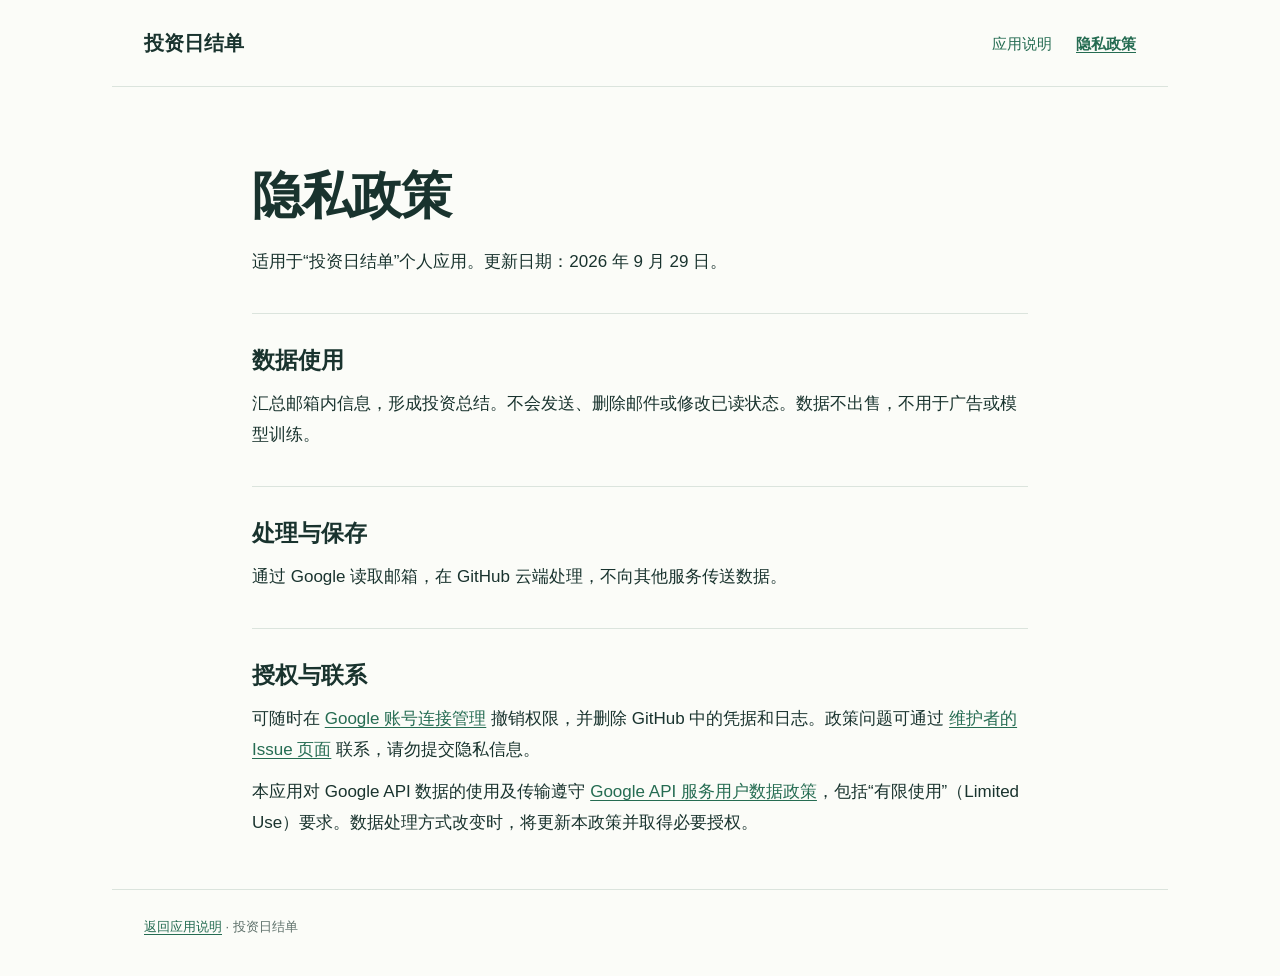
==== privacy.html @ d4aa7890 "Publish application information and privacy policy" ====
<!doctype html>
<html lang="zh-CN">
<head>
  <meta charset="utf-8">
  <meta name="viewport" content="width=device-width, initial-scale=1">
  <meta name="description" content="投资日结单个人应用的 Gmail 数据使用、保存与撤销授权说明。">
  <title>隐私政策 · 投资日结单</title>
  <link rel="stylesheet" href="style.css">
</head>
<body>
  <a class="skip" href="#main">跳到正文</a>
  <header class="site-header"><a class="brand" href="index.html">投资日结单</a><nav aria-label="主要导航"><a href="index.html">应用说明</a><a aria-current="page" href="privacy.html">隐私政策</a></nav></header>
  <main id="main" class="policy">
    <h1>隐私政策</h1>
    <p>适用于“投资日结单”个人应用。更新日期：<time datetime="2026-09-29">2026 年 9 月 29 日</time>。</p>
    <section><h2>数据使用</h2><p>汇总邮箱内信息，形成投资总结。不会发送、删除邮件或修改已读状态。数据不出售，不用于广告或模型训练。</p></section>
    <section><h2>处理与保存</h2><p>通过 Google 读取邮箱，在 GitHub 云端处理，不向其他服务传送数据。</p></section>
    <section><h2>授权与联系</h2><p>可随时在 <a href="https://myaccount.google.com/connections">Google 账号连接管理</a> 撤销权限，并删除 GitHub 中的凭据和日志。政策问题可通过 <a href="https://github.com/w2hgk4rs98-glitch/investment-daily-statements-info/issues/new">维护者的 Issue 页面</a> 联系，请勿提交隐私信息。</p><p>本应用对 Google API 数据的使用及传输遵守 <a href="https://developers.google.com/terms/api-services-user-data-policy">Google API 服务用户数据政策</a>，包括“有限使用”（Limited Use）要求。数据处理方式改变时，将更新本政策并取得必要授权。</p></section>
  </main>
  <footer><a href="index.html">返回应用说明</a> · 投资日结单</footer>
</body>
</html>
---- style.css ----
:root{color-scheme:light;--ink:#19332e;--muted:#5e706a;--line:#dbe4dd;--accent:#256c52;--paper:#fbfcf8;--soft:#edf4ed}
*{box-sizing:border-box}body{margin:0;background:var(--paper);color:var(--ink);font-family:-apple-system,BlinkMacSystemFont,"Segoe UI","PingFang SC","Microsoft YaHei",sans-serif;font-size:17px;line-height:1.8}a{color:var(--accent);text-underline-offset:.2em}a:hover{text-decoration-thickness:2px}a:focus-visible{outline:3px solid #ae6514;outline-offset:5px}.site-header{max-width:1056px;margin:auto;padding:25px 32px;border-bottom:1px solid var(--line);display:flex;align-items:center;justify-content:space-between;gap:24px}.brand{font-size:20px;font-weight:700;text-decoration:none;color:var(--ink)}nav{display:flex;gap:24px;font-size:15px}nav a{text-decoration:none}nav a[aria-current=page]{font-weight:700;text-decoration:underline}main{max-width:840px;margin:auto;padding:64px 32px 38px}h1{font-size:clamp(34px,5vw,51px);line-height:1.3;letter-spacing:-.025em;margin:12px 0 26px}h2{font-size:23px;line-height:1.5;margin:0 0 12px}.eyebrow{font-size:13px;letter-spacing:.12em;color:var(--accent);font-weight:700;margin:0}.lead{font-size:20px;line-height:1.9;color:#3f5650}section{border-top:1px solid var(--line);padding-top:29px;margin-top:35px}p{margin:12px 0}ul{padding-left:1.35em}li{padding-left:.1em;margin:10px 0}.note{padding:18px 22px;background:var(--soft);border-left:3px solid #508367;border-radius:0 8px 8px 0}code{overflow-wrap:anywhere;font-size:.88em;background:#eef0ea;padding:.12em .3em;border-radius:4px}.policy h1{margin-bottom:18px}.policy .lead{font-size:18px}footer{max-width:1056px;padding:25px 32px 38px;margin:auto;border-top:1px solid var(--line);font-size:13px;color:var(--muted)}.skip{position:absolute;top:-80px;left:16px;padding:8px 16px;background:white;z-index:2}.skip:focus{top:8px}@media(max-width:580px){body{font-size:16px}.site-header{padding:20px;gap:16px;align-items:flex-start;flex-direction:column}nav{gap:22px}main{padding:38px 20px 28px}.lead{font-size:18px}h2{font-size:21px}footer{padding:22px 20px 30px}}
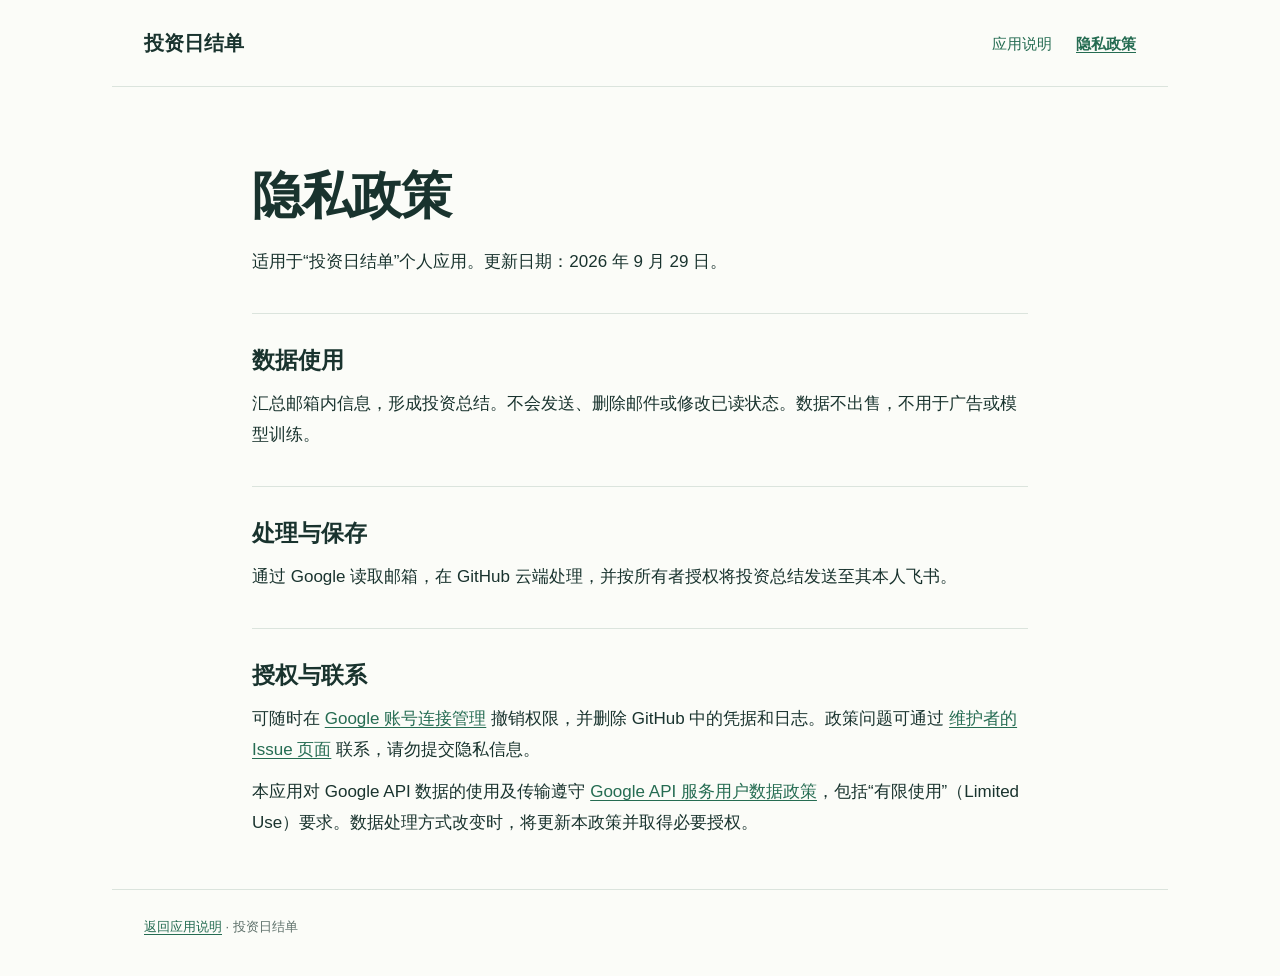
==== commit 20e7bfa2: "Describe owner-authorized Feishu summaries" ====
--- a/privacy.html
+++ b/privacy.html
@@ -14,7 +14,7 @@
     <h1>隐私政策</h1>
     <p>适用于“投资日结单”个人应用。更新日期：<time datetime="2026-09-29">2026 年 9 月 29 日</time>。</p>
     <section><h2>数据使用</h2><p>汇总邮箱内信息，形成投资总结。不会发送、删除邮件或修改已读状态。数据不出售，不用于广告或模型训练。</p></section>
-    <section><h2>处理与保存</h2><p>通过 Google 读取邮箱，在 GitHub 云端处理，不向其他服务传送数据。</p></section>
+    <section><h2>处理与保存</h2><p>通过 Google 读取邮箱，在 GitHub 云端处理，并按所有者授权将投资总结发送至其本人飞书。</p></section>
     <section><h2>授权与联系</h2><p>可随时在 <a href="https://myaccount.google.com/connections">Google 账号连接管理</a> 撤销权限，并删除 GitHub 中的凭据和日志。政策问题可通过 <a href="https://github.com/w2hgk4rs98-glitch/investment-daily-statements-info/issues/new">维护者的 Issue 页面</a> 联系，请勿提交隐私信息。</p><p>本应用对 Google API 数据的使用及传输遵守 <a href="https://developers.google.com/terms/api-services-user-data-policy">Google API 服务用户数据政策</a>，包括“有限使用”（Limited Use）要求。数据处理方式改变时，将更新本政策并取得必要授权。</p></section>
   </main>
   <footer><a href="index.html">返回应用说明</a> · 投资日结单</footer>
